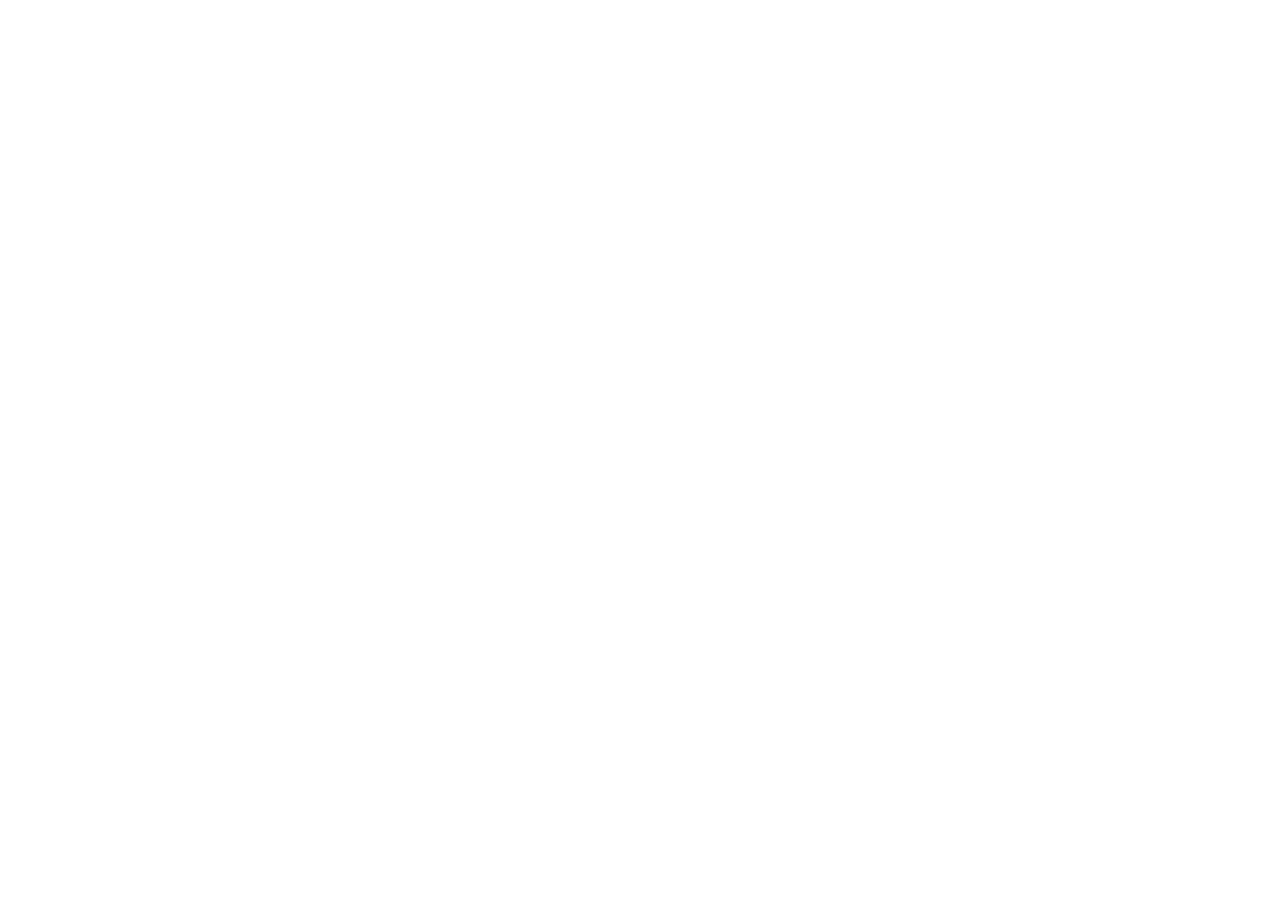
==== index.html @ a6aa86bb "atualizado" ====
<!DOCTYPE html>
<html lang="pt-br">
<head>
    <meta charset="UTF-8">
    <meta http-equiv="X-UA-Compatible" content="IE=edge">
    <meta name="viewport" content="width=device-width, initial-scale=1.0">
    <title>Projeto Redes Sociais</title>
    <link rel="shortcut icon" href="" type="image/x-icon">
</head>
<body>
    
</body>
</html>
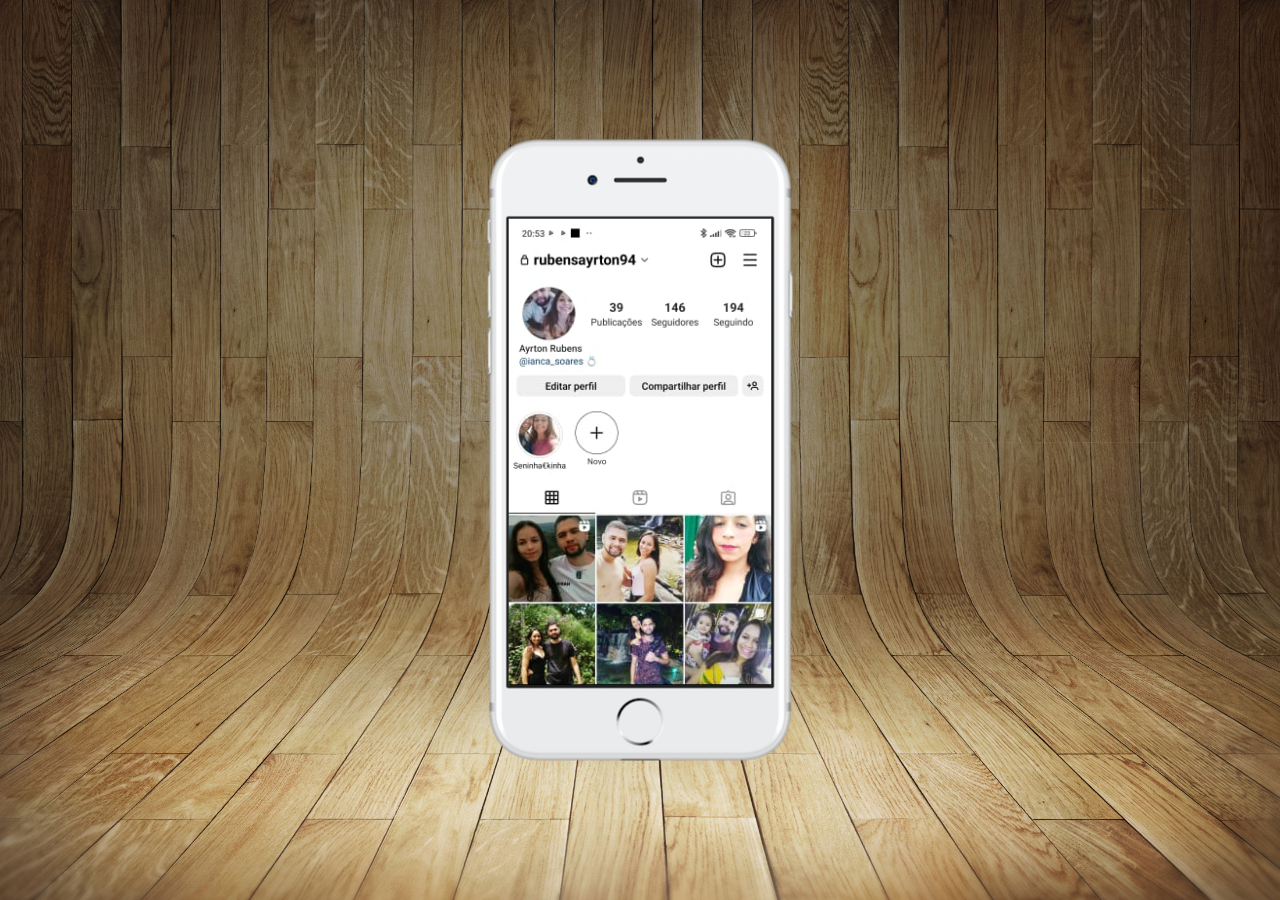
==== commit d8301419: "atualizei o projeto" ====
--- a/index.html
+++ b/index.html
@@ -5,9 +5,17 @@
     <meta http-equiv="X-UA-Compatible" content="IE=edge">
     <meta name="viewport" content="width=device-width, initial-scale=1.0">
     <title>Projeto Redes Sociais</title>
-    <link rel="shortcut icon" href="" type="image/x-icon">
+    <link rel="shortcut icon" href="imagens/favicon.ico" type="image/x-icon">
+    <link rel="stylesheet" href="estilos/style.css">
 </head>
 <body>
-    
+    <main>
+        <section id="telefone">
+            <iframe src="instagram.html" frameborder="0" name="tela" id="tela"></iframe>
+        </section>
+        <section id="redesSociais">
+
+        </section>
+    </main>
 </body>
 </html>--- a/estilos/style.css
+++ b/estilos/style.css
@@ -0,0 +1,41 @@
+@charset "utf-8";
+
+ * {
+    margin: 0px;
+    padding: 0px;
+ }
+
+ html, body {
+    height: 100vh;
+    width: 100vw;
+    background-color: black;
+ }
+
+ main {
+    position: relative;
+    height: 100vh;
+ }
+
+ body {
+    background: url('../imagens/fundo-madeira.jpg') no-repeat top center;
+    background-size: cover;
+    background-attachment: fixed;
+ }
+
+ section#telefone {
+    position: absolute;
+    top: 50%;
+    left: 50%;
+    transform: translate(-50%, -50%);
+    width: 311px;
+    height: 627px;
+    background: url('../imagens/frame-ifone.png') no-repeat;
+ }
+
+ iframe#tela {
+    position: relative;
+    top: 82px;
+    left: 24px;
+    width: 263px;
+    height: 466px;
+ }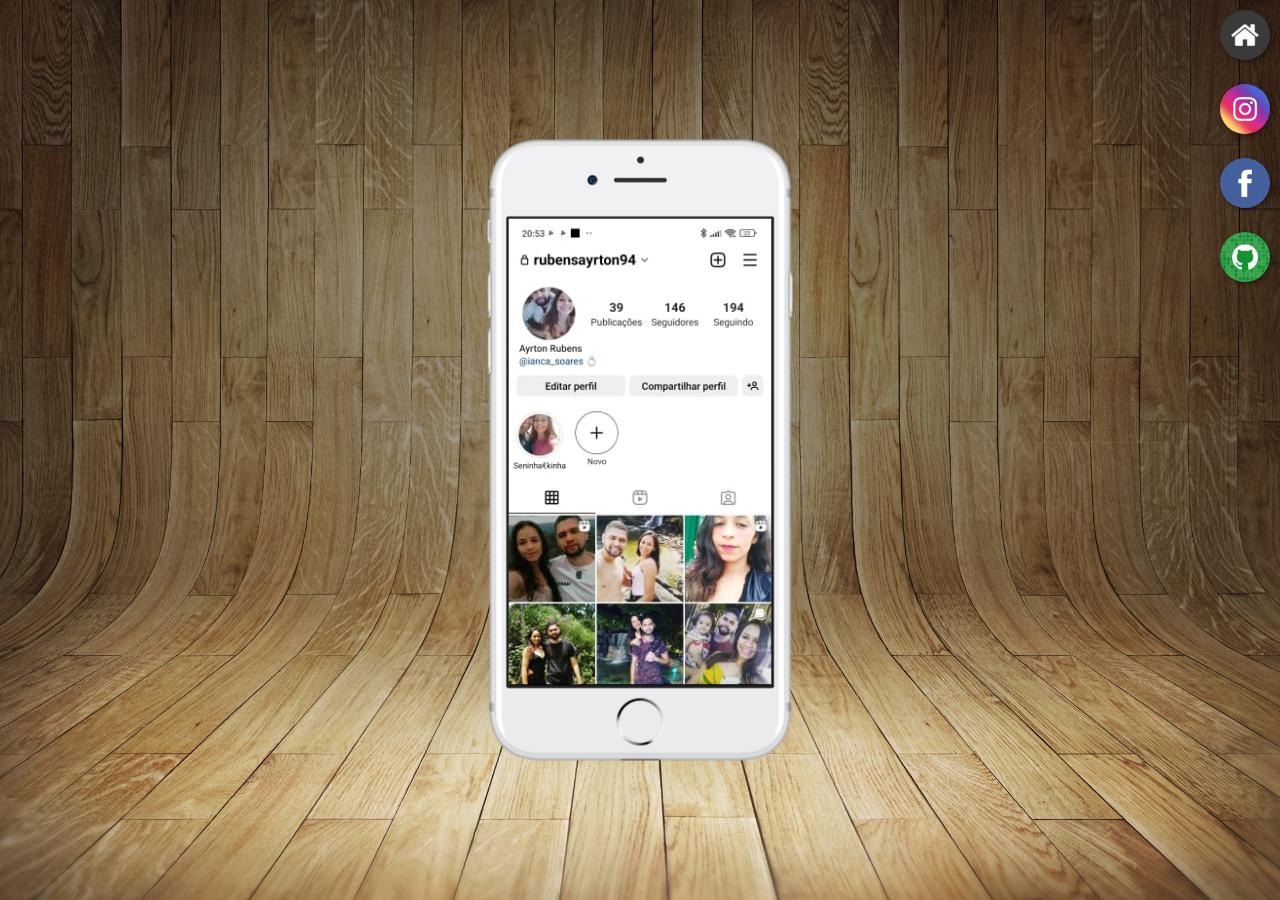
==== commit 663ddc2f: "finalizado" ====
--- a/index.html
+++ b/index.html
@@ -14,7 +14,10 @@
             <iframe src="instagram.html" frameborder="0" name="tela" id="tela"></iframe>
         </section>
         <section id="redesSociais">
-
+            <a href="home.html" target="tela"><img src="imagens/logo-home.jpg" alt="logo-home"></a><br>
+            <a href="instagram.html" target="tela"><img src="imagens/logo-instagram.jpg" alt="instagram"></a><br>
+            <a href="facebook.html" target="tela"><img src="imagens/logo-facebook.jpg" alt="facebook"></a><br>
+            <a href="gitHub.html" target="tela"> <img src="imagens/logo-github.jpg" alt="gitHub"></a><br>
         </section>
     </main>
 </body>
--- a/estilos/style.css
+++ b/estilos/style.css
@@ -20,6 +20,7 @@
     background: url('../imagens/fundo-madeira.jpg') no-repeat top center;
     background-size: cover;
     background-attachment: fixed;
+    
  }
 
  section#telefone {
@@ -30,6 +31,7 @@
     width: 311px;
     height: 627px;
     background: url('../imagens/frame-ifone.png') no-repeat;
+   
  }
 
  iframe#tela {
@@ -38,4 +40,23 @@
     left: 24px;
     width: 263px;
     height: 466px;
+ }
+
+ section#redesSociais > a > img{
+   width: 50px;
+   margin: 10px;
+   border-radius: 50%;
+   box-shadow: 2px 2px 5px rgba(0, 0, 0, 0.418);
+   box-sizing: border-box;
+ }
+
+ section#redesSociais {
+   text-align: right;
+ }
+
+ section#redesSociais img:hover {
+   border: 2px solid rgba(255, 255, 255, 0.5);
+   transform: translate(-3px, -3px);
+   box-shadow: 5px 5px 10px rgba(0, 0, 0, 0.411);
+   transition: transform 0.5s;
  }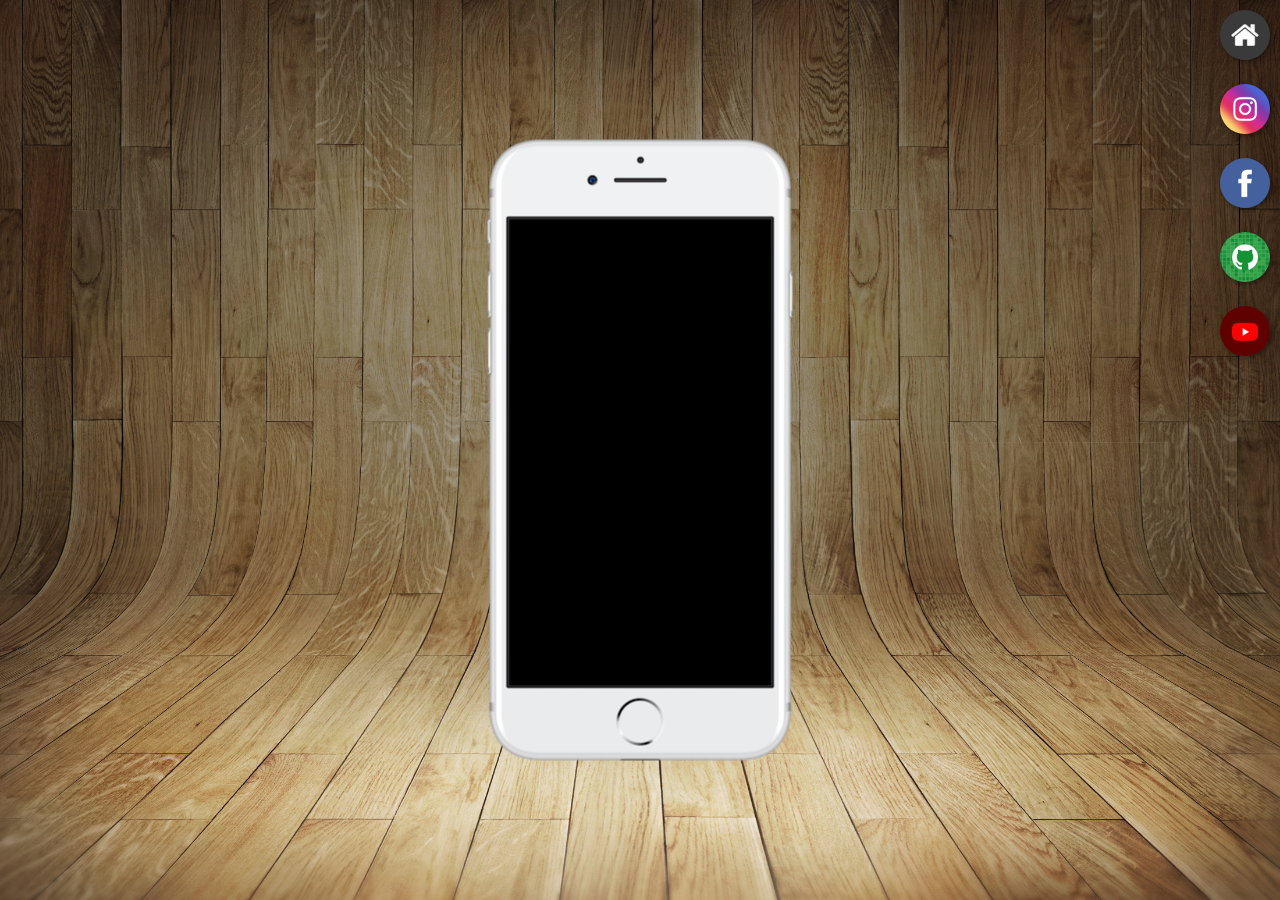
==== commit 2596e14a: "finalizado o projeto" ====
--- a/index.html
+++ b/index.html
@@ -18,6 +18,7 @@
             <a href="instagram.html" target="tela"><img src="imagens/logo-instagram.jpg" alt="instagram"></a><br>
             <a href="facebook.html" target="tela"><img src="imagens/logo-facebook.jpg" alt="facebook"></a><br>
             <a href="gitHub.html" target="tela"> <img src="imagens/logo-github.jpg" alt="gitHub"></a><br>
+            <a href="youTube.html" target="tela"> <img src="imagens/logo-youtube.jpg" alt="logo-youtube"></a><br>
         </section>
     </main>
 </body>
--- a/estilos/style.css
+++ b/estilos/style.css
@@ -31,7 +31,6 @@
     width: 311px;
     height: 627px;
     background: url('../imagens/frame-ifone.png') no-repeat;
-   
  }
 
  iframe#tela {
